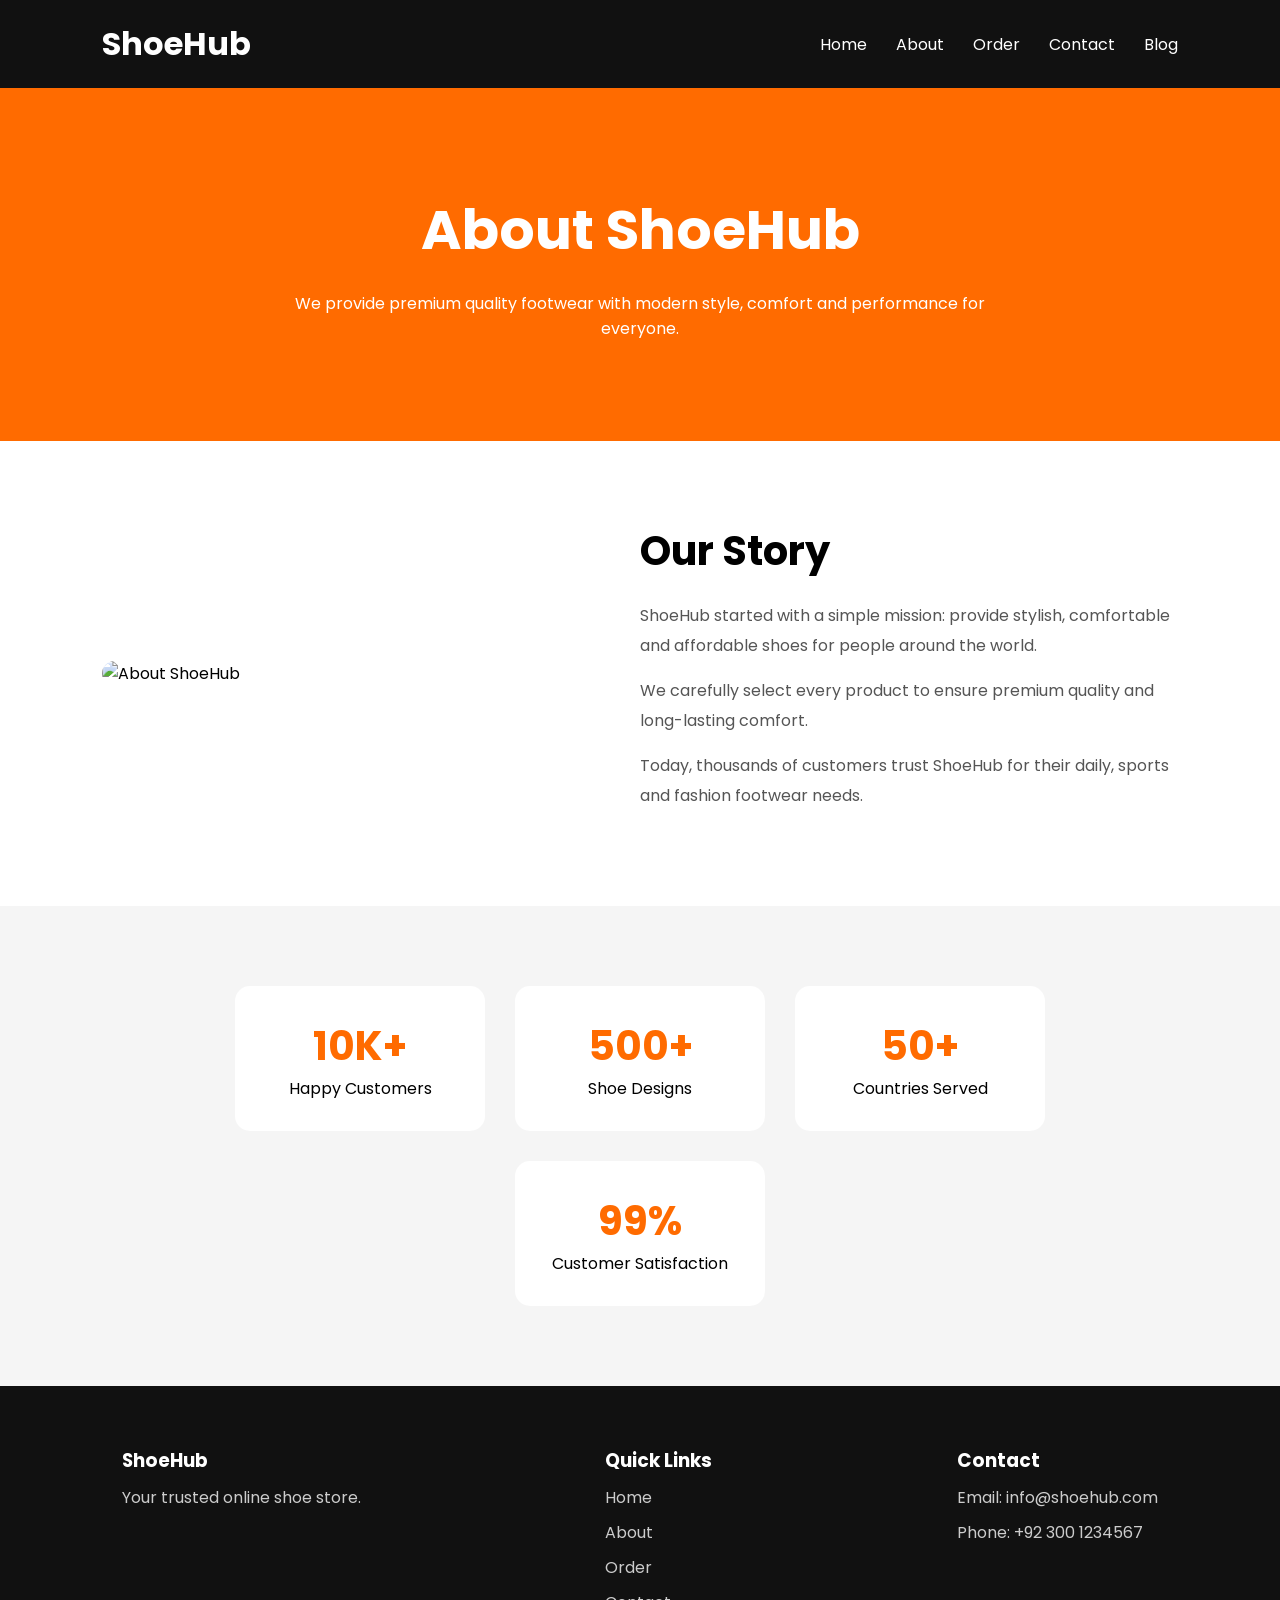
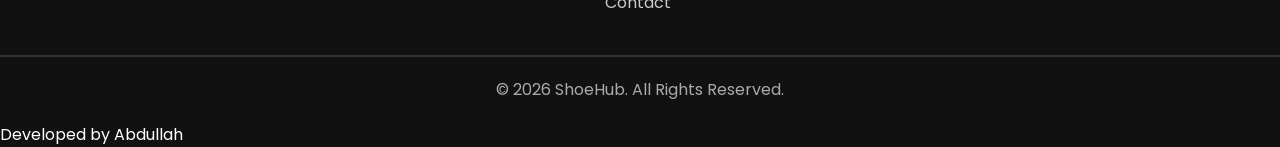
==== about.html @ 6c7f07f6 "Complete" ====
<!DOCTYPE html>
<html lang="en">

<head>
    <meta charset="UTF-8">
    <meta name="viewport" content="width=device-width, initial-scale=1.0">
    <title>About Us - ShoeHub</title>

    <link rel="stylesheet" href="about.css">

    <link rel="preconnect" href="https://fonts.googleapis.com">
    <link href="https://fonts.googleapis.com/css2?family=Poppins:wght@300;400;500;600;700&display=swap"
        rel="stylesheet">
</head>

<body>

    <header>
        <nav>
            <h1 class="logo">ShoeHub</h1>

            <div class="nav-links">
                <a href="index.html">Home</a>
                <a href="#">About</a>
                <a href="order.html">Order</a>
                <a href="contact.html">Contact</a>
                <a href="blog.html">Blog</a>
            </div>
        </nav>
    </header>

    <section class="hero">
        <h1>About ShoeHub</h1>
        <p>
            We provide premium quality footwear with modern style,
            comfort and performance for everyone.
        </p>
    </section>

    <section class="about-section">

        <div class="about-image">
            <img src="images/about-shoe.jpg" alt="About ShoeHub">
        </div>

        <div class="about-content">
            <h2>Our Story</h2>

            <p>
                ShoeHub started with a simple mission: provide stylish,
                comfortable and affordable shoes for people around the world.
            </p>

            <p>
                We carefully select every product to ensure premium quality
                and long-lasting comfort.
            </p>

            <p>
                Today, thousands of customers trust ShoeHub for their daily,
                sports and fashion footwear needs.
            </p>
        </div>

    </section>

    <section class="stats">

        <div class="stat-box">
            <h2>10K+</h2>
            <p>Happy Customers</p>
        </div>

        <div class="stat-box">
            <h2>500+</h2>
            <p>Shoe Designs</p>
        </div>

        <div class="stat-box">
            <h2>50+</h2>
            <p>Countries Served</p>
        </div>

        <div class="stat-box">
            <h2>99%</h2>
            <p>Customer Satisfaction</p>
        </div>

    </section>

    <footer>

        <div class="footer-container">

            <div>
                <h3>ShoeHub</h3>
                <p>Your trusted online shoe store.</p>
            </div>

            <div>
                <h3>Quick Links</h3>

                <a href="index.html">Home</a>
                <a href="#">About</a>
                <a href="order.html">Order</a>
                <a href="contact.html">Contact</a>
            </div>

            <div>
                <h3>Contact</h3>

                <p>Email: info@shoehub.com</p>
                <p>Phone: +92 300 1234567</p>
            </div>

        </div>

        <hr>

        <p class="copyright">
            © 2026 ShoeHub. All Rights Reserved.
        </p>
<p>Developed by Abdullah</p>
    </footer>

</body>

</html>
---- about.css ----
*{
    margin:0;
    padding:0;
    box-sizing:border-box;
    font-family:'Poppins',sans-serif;
}

nav{
    display:flex;
    justify-content:space-between;
    align-items:center;
    padding:20px 8%;
    background:#111;
}

.logo{
    color:white;
    font-size:32px;
}

.nav-links a{
    color:white;
    text-decoration:none;
    margin-left:25px;
}

.hero{
    background:#ff6b00;
    color:white;
    text-align:center;
    padding:100px 20px;
}

.hero h1{
    font-size:55px;
    margin-bottom:20px;
}

.hero p{
    max-width:700px;
    margin:auto;
}

.about-section{
    padding:80px 8%;
    display:flex;
    justify-content:space-between;
    align-items:center;
    gap:50px;
}

.about-image{
    width:45%;
}

.about-image img{
    width:100%;
    border-radius:15px;
}

.about-content{
    width:50%;
}

.about-content h2{
    font-size:40px;
    margin-bottom:20px;
}

.about-content p{
    line-height:30px;
    margin-bottom:15px;
    color:#555;
}

.stats{
    padding:80px 8%;
    background:#f5f5f5;
    display:flex;
    justify-content:center;
    gap:30px;
    flex-wrap:wrap;
}

.stat-box{
    width:250px;
    background:white;
    padding:30px;
    border-radius:15px;
    text-align:center;
}

.stat-box h2{
    color:#ff6b00;
    font-size:40px;
}

footer{
    background:#111;
    color:white;
    padding-top:60px;
}

.footer-container{
    display:flex;
    justify-content:space-around;
    flex-wrap:wrap;
    padding-bottom:40px;
}

.footer-container div{
    display:flex;
    flex-direction:column;
}

.footer-container a{
    color:#ccc;
    text-decoration:none;
    margin-top:10px;
}

.footer-container p{
    color:#ccc;
    margin-top:10px;
}

hr{
    border:1px solid #333;
}

.copyright{
    text-align:center;
    padding:20px;
    color:#aaa;
}
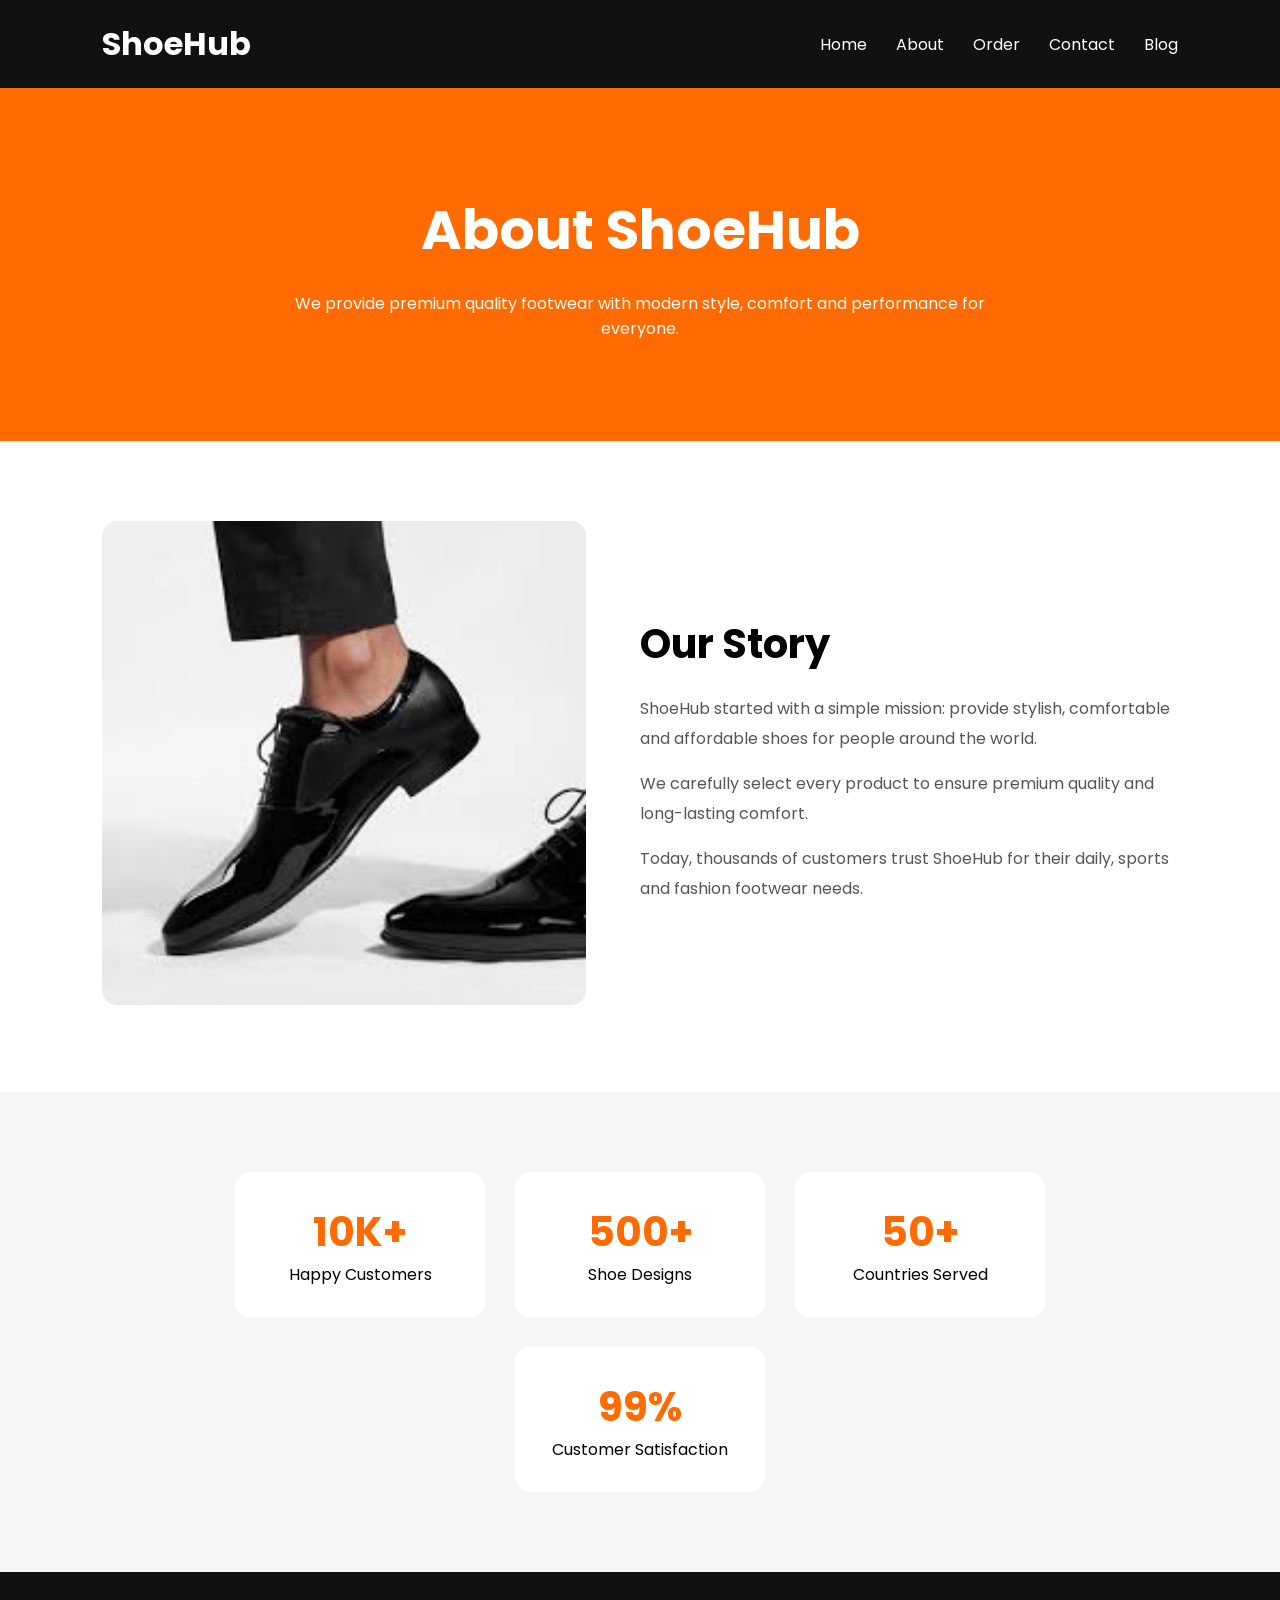
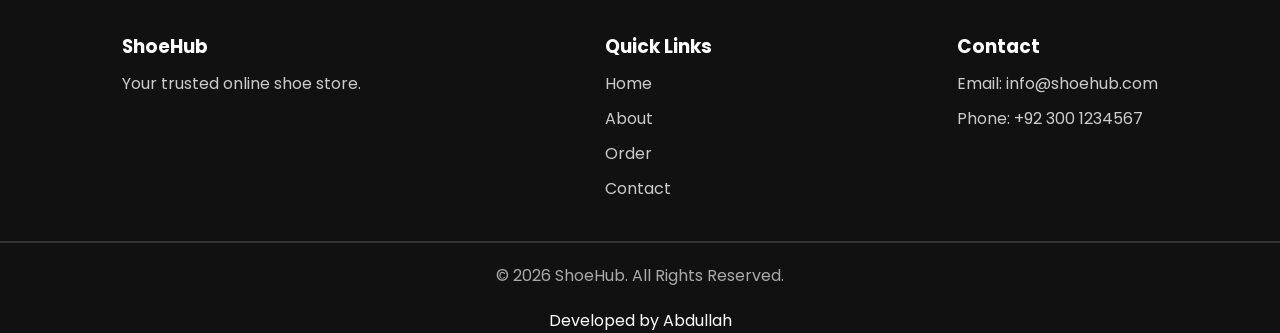
==== commit 479461b5: "Okay" ====
--- a/about.html
+++ b/about.html
@@ -40,7 +40,7 @@
     <section class="about-section">
 
         <div class="about-image">
-            <img src="images/about-shoe.jpg" alt="About ShoeHub">
+            <img src="image/shoe1.jpg" alt="About ShoeHub">
         </div>
 
         <div class="about-content">
@@ -120,7 +120,7 @@
         <p class="copyright">
             © 2026 ShoeHub. All Rights Reserved.
         </p>
-<p>Developed by Abdullah</p>
+<p id="develop">Developed by Abdullah</p>
     </footer>
 
 </body>
--- a/about.css
+++ b/about.css
@@ -133,3 +133,6 @@
     padding:20px;
     color:#aaa;
 }
+#develop{
+    text-align: center;
+}
